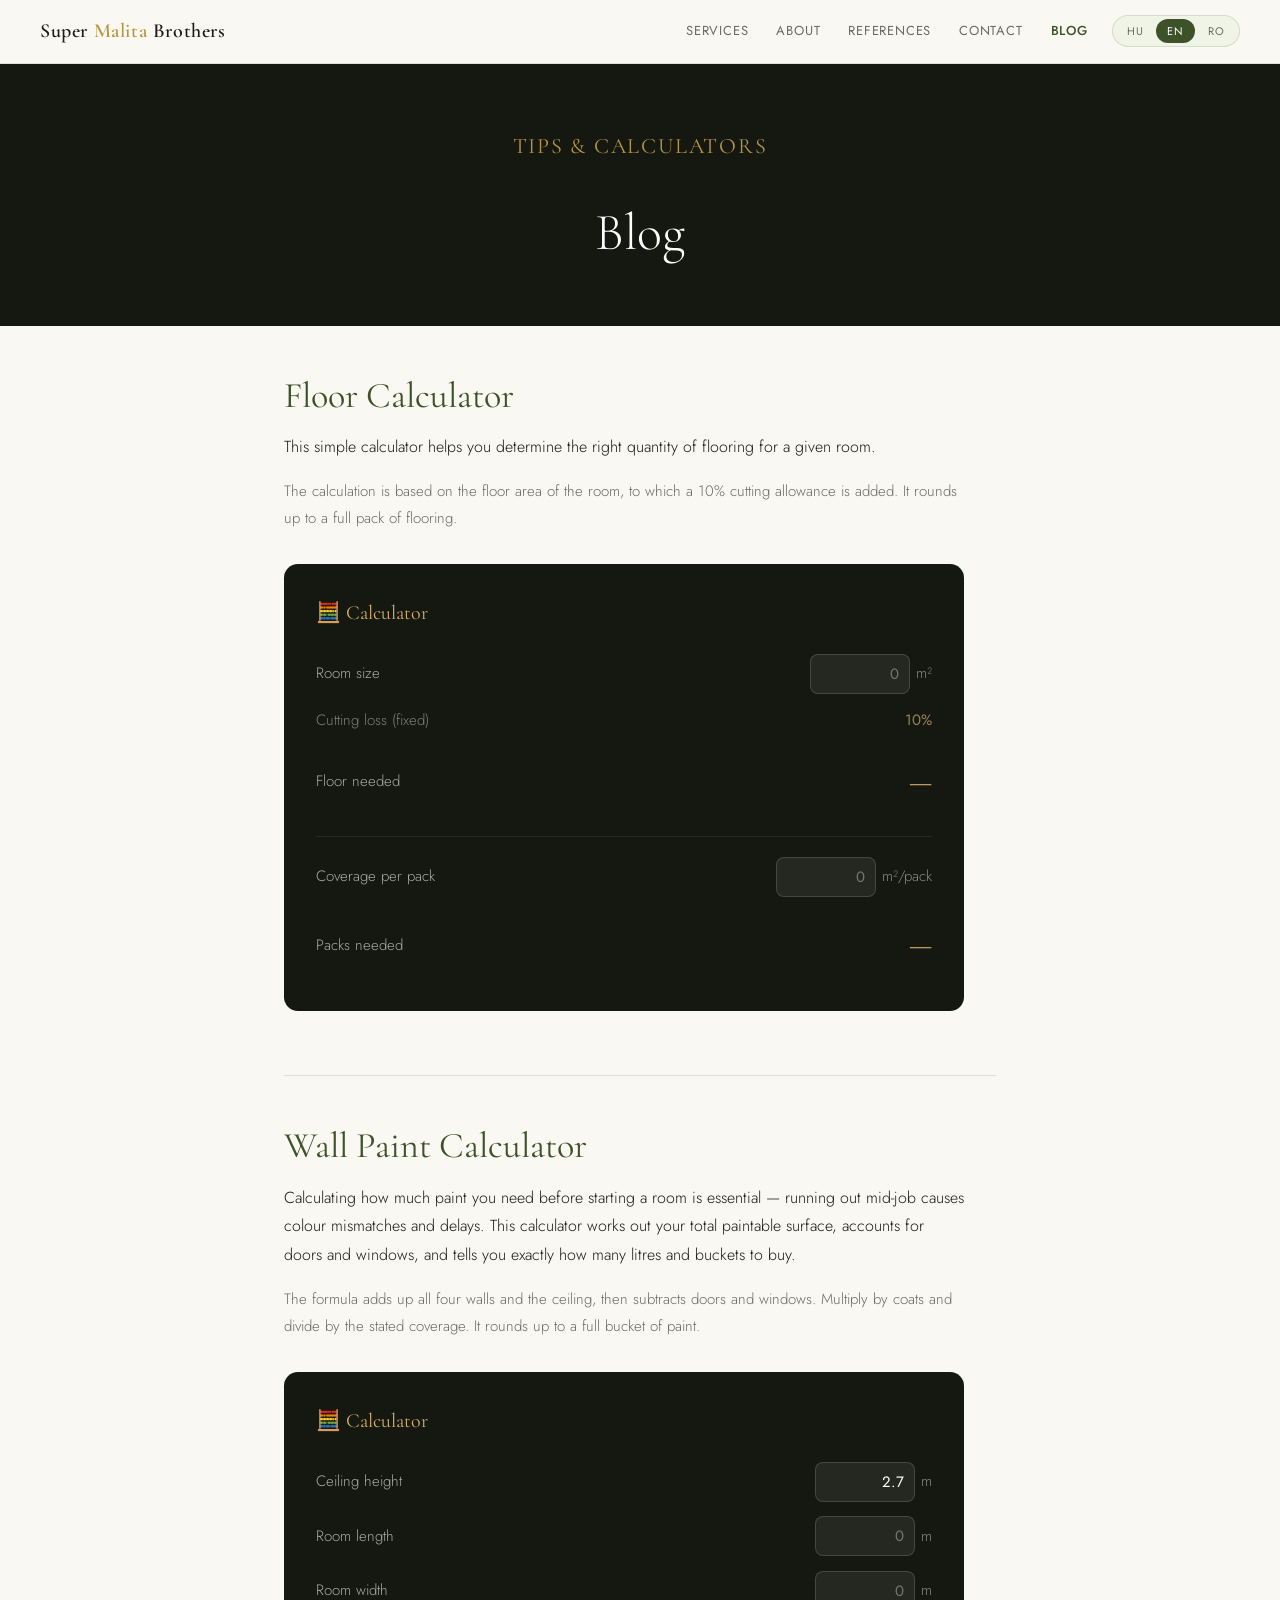
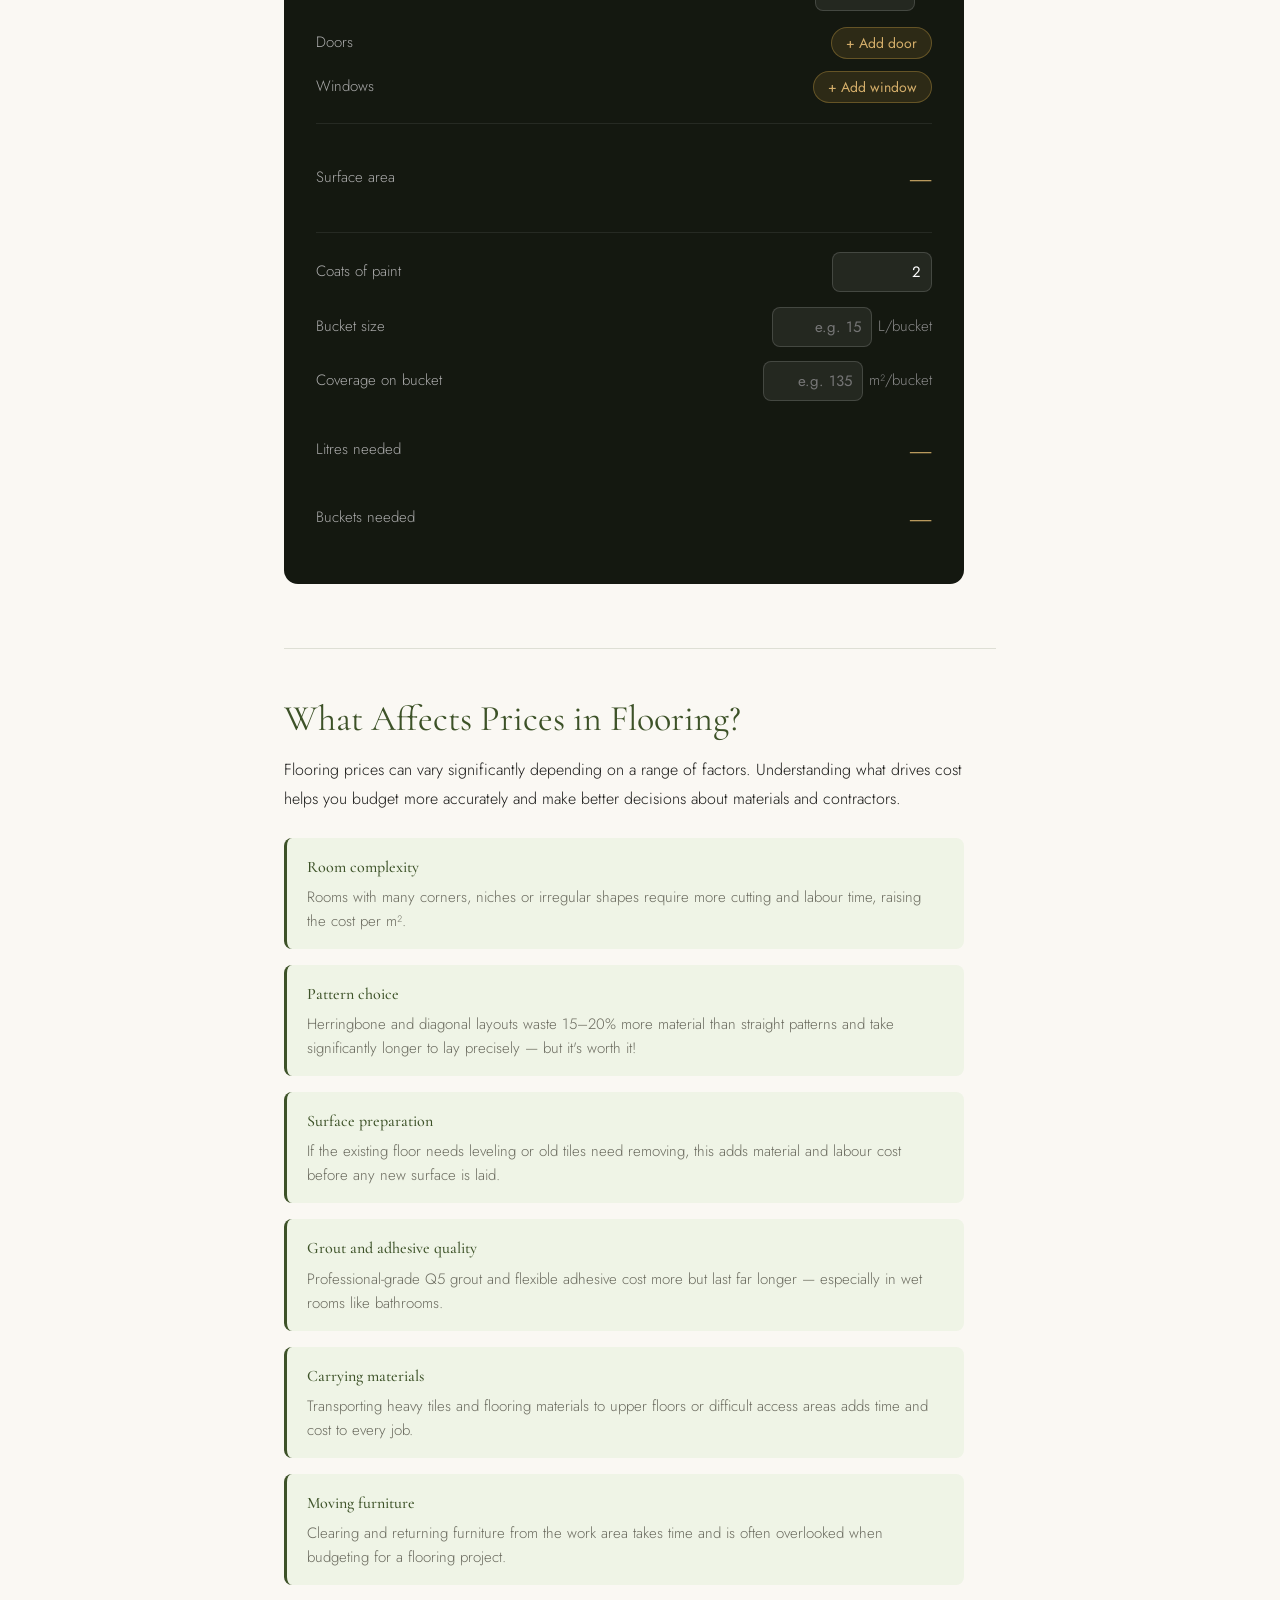
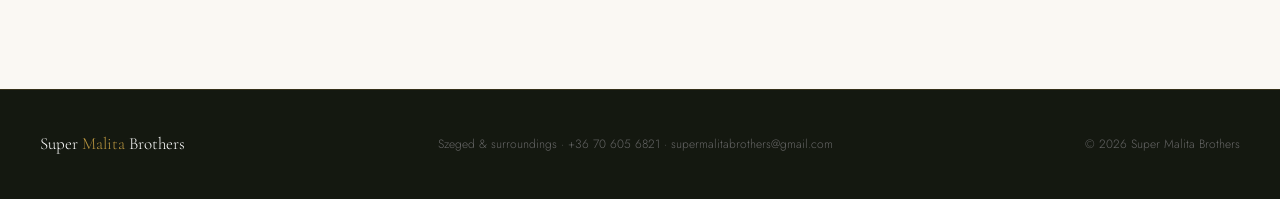
==== blog.html @ 999fd040 "u" ====
<!DOCTYPE html>
<html lang="en">
<head>
  <meta charset="UTF-8" />
  <meta name="viewport" content="width=device-width, initial-scale=1.0" />
  <title>Blog — Super Malita Brothers</title>
  <meta name="description" content="Tips, calculators and guides from Super Malita Brothers — floor calculator, paint calculator, flooring price guide." />
  <meta property="og:title" content="Blog — Super Malita Brothers" />
  <meta property="og:description" content="Useful calculators and tips for your renovation project." />
  <meta property="og:url" content="https://supermalitabrothers.com/blog.html" />
  <link rel="canonical" href="https://supermalitabrothers.com/blog.html" />
  <link rel="stylesheet" href="css/style.css" />
  <link rel="stylesheet" href="css/blog.css" />
</head>
<body>

<!-- NAV -->
<nav class="nav">
  <div class="logo"><a href="index.html" style="text-decoration:none;color:inherit;">Super <span>Malita</span> Brothers</a></div>
  <div class="nav-right">
    <div class="nav-links">
      <a href="index.html#services" data-nav="services"></a>
      <a href="index.html#about" data-nav="about"></a>
      <a href="index.html#references" data-nav="references"></a>
      <a href="index.html#contact" data-nav="contact"></a>
      <a href="blog.html" data-nav="blog" style="color:var(--olive);font-weight:500;"></a>
    </div>
    <div class="lang-switcher">
      <button class="lang-btn" data-lang="hu" onclick="setLang('hu')">HU</button>
      <button class="lang-btn" data-lang="en" onclick="setLang('en')">EN</button>
      <button class="lang-btn" data-lang="ro" onclick="setLang('ro')">RO</button>
    </div>
  </div>
</nav>

<!-- BLOG HEADER -->
<div class="blog-hero">
  <div class="section-eyebrow blog-eyebrow"></div>
  <h1 class="blog-hero-title"></h1>
</div>

<!-- BLOG POSTS CONTAINER -->
<div class="blog-container" id="blog-posts"></div>

<!-- FOOTER -->
<footer>
  <div class="footer-logo"><a href="index.html" style="text-decoration:none;color:inherit;">Super <span>Malita</span> Brothers</a></div>
  <p>Szeged &amp; surroundings &middot; +36 70 605 6821 &middot; supermalitabrothers@gmail.com</p>
  <p>&copy; 2026 Super Malita Brothers</p>
</footer>

<script src="js/translations.js"></script>
<script src="js/blog.js"></script>
</body>
</html>
---- css/style.css ----
/* ─────────────────────────────────────────────
   SUPER MALITA BROTHERS — STYLESHEET
   Structured top to bottom matching page layout.
   Fonts: Cormorant Garamond (serif headings),
          Jost (sans body text).
   Colours: all defined as CSS variables in :root.
───────────────────────────────────────────── */

@import url('https://fonts.googleapis.com/css2?family=Cormorant+Garamond:ital,wght@0,300;0,400;0,500;0,600;1,300;1,400&family=Jost:wght@300;400;500&display=swap');

/* ─────────────────────────────────────────────
   RESET & VARIABLES
   Box-sizing reset and all design tokens:
   colours, fonts, border radius.
───────────────────────────────────────────── */
*, *::before, *::after { box-sizing: border-box; margin: 0; padding: 0; }

:root {
  --olive:       #3D5228;
  --olive-mid:   #5C7A3A;
  --olive-light: #8FA86A;
  --olive-pale:  #EFF4E6;
  --olive-mist:  #F7F9F3;
  --gold:        #B8943F;
  --gold-light:  #D4AE6A;
  --gold-pale:   #F5EDD8;
  --dark:        #141810;
  --dark-mid:    #1E2416;
  --cream:       #FAF8F3;
  --text:        #1A1A18;
  --text-muted:  #6B6B5F;
  --border:      rgba(61,82,40,0.15);
  --serif:       'Cormorant Garamond', Georgia, serif;
  --sans:        'Jost', sans-serif;
  --radius:      8px;
  --radius-lg:   14px;
}

html { scroll-behavior: smooth; }

body {
  font-family: var(--sans);
  color: var(--text);
  background: var(--cream);
  font-size: 16px;
  line-height: 1.7;
  font-weight: 300;
}

/* ─────────────────────────────────────────────
   NAVIGATION
   Sticky top bar with logo, nav links,
   location tag and language switcher.
───────────────────────────────────────────── */
.nav {
  position: sticky; top: 0; z-index: 100;
  display: flex; justify-content: space-between; align-items: center;
  padding: 0.9rem 2.5rem;
  background: rgba(250,248,243,0.95);
  backdrop-filter: blur(8px);
  border-bottom: 0.5px solid var(--border);
}
.logo { font-family: var(--serif); font-size: 20px; font-weight: 600; letter-spacing: 0.03em; }
.logo span { color: var(--gold); }
.nav-right { display: flex; align-items: center; gap: 1.5rem; }
.nav-links { display: flex; gap: 1.75rem; }
.nav-links a { font-size: 13px; color: var(--text-muted); text-decoration: none; letter-spacing: 0.06em; text-transform: uppercase; font-weight: 400; transition: color 0.2s; }
.nav-links a:hover { color: var(--olive); }
.lang-switcher { display: flex; gap: 2px; background: var(--olive-pale); border: 0.5px solid var(--border); border-radius: 20px; padding: 3px; }
.lang-btn { background: none; border: none; padding: 4px 11px; border-radius: 16px; font-size: 11px; cursor: pointer; color: var(--text-muted); font-family: var(--sans); font-weight: 400; letter-spacing: 0.08em; transition: background 0.2s, color 0.2s; }
.lang-btn.active { background: var(--olive); color: #fff; }

/* ─────────────────────────────────────────────
   HERO
   Full-width dark intro section with eyebrow,
   headline and sub text. Olive radial glow.
───────────────────────────────────────────── */
.hero {
  background: var(--dark);
  color: #fff;
  padding: 6rem 2.5rem 5rem;
  text-align: center;
  position: relative;
  overflow: hidden;
}
.hero::before {
  content: '';
  position: absolute; inset: 0;
  background: radial-gradient(ellipse at 50% 0%, rgba(92,122,58,0.25) 0%, transparent 65%);
  pointer-events: none;
}
.hero-eyebrow {
  display: inline-flex; align-items: center; gap: 10px;
  font-size: 11px; letter-spacing: 0.18em; text-transform: uppercase;
  color: var(--gold-light); margin-bottom: 1.75rem; font-weight: 400;
}
.hero-eyebrow::before,
.hero-eyebrow::after { content: ''; display: block; width: 28px; height: 0.5px; background: var(--gold); }
.hero h1 { font-family: var(--serif); font-size: clamp(34px, 5.5vw, 62px); font-weight: 300; line-height: 1.15; margin-bottom: 1.25rem; letter-spacing: 0.01em; }
.hero h1 em { color: var(--gold-light); font-style: italic; }
.hero-sub { font-size: 15px; color: #999; max-width: 440px; margin: 0 auto; font-weight: 300; }

/* ─────────────────────────────────────────────
   STATS BAR
   Three numbers in a single dark row.
   Stays horizontal on mobile too.
───────────────────────────────────────────── */
.stats {
  display: flex;
  flex-direction: row;
  flex-wrap: nowrap;
  background: var(--dark-mid);
}
.stat {
  flex: 1;
  padding: 1.1rem 0.75rem;
  text-align: center;
  border-right: 0.5px solid rgba(255,255,255,0.07);
}
.stat:last-child { border-right: none; }
.stat-num { font-family: var(--serif); font-size: 36px; font-weight: 400; color: var(--gold-light); line-height: 1; }
.stat-label { font-size: 15px; color: #aaa; margin-top: 4px; font-weight: 300; }
.stat-sub { font-size: 15px; color: #888; margin-top: 3px; font-weight: 300; font-family: var(--sans); }

/* ─────────────────────────────────────────────
   SECTION COMMONS
   Shared padding, max-width container,
   and the large serif section eyebrow style.
───────────────────────────────────────────── */
.section { padding: 5rem 2.5rem; }
.section-inner { max-width: 980px; margin: 0 auto; }
.section-eyebrow {
  font-size: 22px;
  letter-spacing: 0.08em;
  text-transform: uppercase;
  color: var(--gold);
  margin-bottom: 1.5rem;
  font-family: var(--serif);
  font-weight: 400;
}
.section-title { font-family: var(--serif); font-size: clamp(26px, 3.5vw, 40px); font-weight: 400; line-height: 1.2; margin-bottom: 1.5rem; }

/* ─────────────────────────────────────────────
   BEST AT — "OUR CRAFT"
   Dark background grid of 4 specialty cards.
   Gold underline on each card.
───────────────────────────────────────────── */
.best-at { background: var(--dark); color: #fff; }
.best-at .section-eyebrow { color: var(--gold-light); }
.best-grid { display: grid; grid-template-columns: repeat(auto-fit, minmax(200px, 1fr)); gap: 1px; background: rgba(255,255,255,0.06); border: 0.5px solid rgba(255,255,255,0.08); border-radius: var(--radius-lg); overflow: hidden; margin-top: 0; }
.best-item { background: var(--dark-mid); padding: 2rem 1.5rem; position: relative; }
.best-item::after { content: ''; position: absolute; bottom: 0; left: 1.5rem; right: 1.5rem; height: 1.5px; background: linear-gradient(90deg, var(--gold), transparent); }
.best-num { font-family: var(--serif); font-size: 42px; color: rgba(184,148,63,0.2); line-height: 1; margin-bottom: 0.75rem; }
.best-item h3 { font-family: var(--serif); font-size: 18px; font-weight: 400; color: #fff; margin-bottom: 0.4rem; }
.best-item p { font-size: 15px; color: #999; line-height: 1.6; font-weight: 300; }
.tolerance-badge { display: inline-block; margin-top: 0.75rem; background: rgba(184,148,63,0.15); border: 0.5px solid rgba(184,148,63,0.4); color: var(--gold-light); font-size: 11px; padding: 3px 10px; border-radius: 10px; letter-spacing: 0.06em; }

/* ─────────────────────────────────────────────
   SERVICES — "WHAT WE DO"
   3-column grid of flip cards. Front shows
   icon + text; hover reveals a photo on back.
───────────────────────────────────────────── */
.services-section { background: var(--olive-mist); }
.services-sub { font-size: 15px; color: var(--text-muted); margin-bottom: 1.75rem; font-family: var(--sans); font-weight: 300; }
.services-grid { display: grid; grid-template-columns: repeat(auto-fit, minmax(240px, 1fr)); gap: 16px; }
.service-card { border-radius: var(--radius-lg); }
.flip-svc { perspective: 800px; cursor: pointer; }
.svc-inner {
  position: relative;
  width: 100%;
  min-height: 220px;
  transform-style: preserve-3d;
  transition: transform 0.55s cubic-bezier(0.4,0.2,0.2,1);
}
.flip-svc:hover .svc-inner { transform: rotateY(180deg); }
.svc-front,
.svc-back {
  position: absolute; inset: 0;
  backface-visibility: hidden;
  -webkit-backface-visibility: hidden;
  border-radius: var(--radius-lg);
  padding: 1.5rem;
  display: flex;
  flex-direction: column;
  justify-content: flex-start;
}
.svc-front { background: #fff; border: 0.5px solid var(--border); }
.svc-back {
  background-size: cover;
  background-position: center;
  background-color: var(--olive);
  transform: rotateY(180deg);
  justify-content: flex-end;
  padding: 1.25rem;
}
.svc-back-label {
  font-family: var(--serif);
  font-size: 18px;
  color: #fff;
  background: rgba(20,24,16,0.65);
  padding: 6px 12px;
  border-radius: var(--radius);
  display: inline-block;
}
.service-icon-wrap { width: 44px; height: 44px; background: var(--olive-pale); border-radius: var(--radius); display: flex; align-items: center; justify-content: center; font-size: 20px; margin-bottom: 1rem; }
.service-card h3 { font-family: var(--serif); font-size: 20px; font-weight: 500; margin-bottom: 0.4rem; }
.service-card p { font-size: 15px; color: var(--text-muted); line-height: 1.6; }

/* ─────────────────────────────────────────────
   ABOUT — "WHO WE ARE"
   Two-column layout: bio text on left,
   brother profile cards on right.
───────────────────────────────────────────── */
.about-grid { display: grid; grid-template-columns: 1fr 1fr; gap: 3rem; align-items: start; }
.about-text p { font-size: 15px; color: var(--text-muted); line-height: 1.8; margin-bottom: 1rem; }
.languages-row { display: flex; flex-wrap: wrap; gap: 8px; margin-top: 1rem; }
.lang-pill { background: var(--gold-pale); border: 0.5px solid rgba(184,148,63,0.3); color: var(--gold); font-size: 12px; padding: 4px 12px; border-radius: 20px; font-weight: 400; }
.brothers { display: flex; flex-direction: column; gap: 16px; }
.brother-card { background: var(--olive-pale); border: 0.5px solid rgba(61,82,40,0.2); border-radius: var(--radius-lg); padding: 1.5rem; display: flex; gap: 1rem; align-items: flex-start; }
.avatar { width: 52px; height: 52px; border-radius: 50%; background: var(--olive); display: flex; align-items: center; justify-content: center; color: #fff; font-family: var(--serif); font-size: 18px; font-weight: 500; flex-shrink: 0; }
.brother-info h4 { font-family: var(--serif); font-size: 18px; font-weight: 500; color: var(--olive); }
.brother-info .title { font-size: 11px; text-transform: uppercase; letter-spacing: 0.12em; color: var(--gold); margin: 2px 0 6px; }
.brother-info p { font-size: 15px; color: var(--text-muted); line-height: 1.6; }

/* ─────────────────────────────────────────────
   REFERENCES
   Auto-fill square photo grid. Images are
   loaded from images/ref*.jpg — missing
   ones are hidden via JS.
───────────────────────────────────────────── */
.references-section { background: var(--olive-mist); }
.refs-grid {
  display: grid;
  grid-template-columns: repeat(auto-fill, minmax(200px, 1fr));
  gap: 8px;
}
.ref-tile {
  aspect-ratio: 1 / 1;
  background-size: cover;
  background-position: center;
  background-color: var(--olive-pale);
  border-radius: var(--radius);
  transition: transform 0.2s, box-shadow 0.2s;
}
.ref-tile:hover { transform: scale(1.02); box-shadow: 0 4px 16px rgba(61,82,40,0.2); }

/* ─────────────────────────────────────────────
   CHECK THIS OUT
   Dark section with 3 flip cards showing
   render vs real photo on hover.
───────────────────────────────────────────── */
.checkthis-section { background: var(--dark); }
.checkthis-section .section-eyebrow { color: var(--gold-light); }
.checkthis-title { color: #fff; margin-bottom: 2rem; }
.flip-grid {
  display: grid;
  grid-template-columns: repeat(3, 1fr);
  gap: 16px;
}
.flip-card { perspective: 900px; cursor: pointer; }
.flip-inner {
  position: relative;
  width: 100%;
  padding-bottom: 75%;
  transform-style: preserve-3d;
  transition: transform 0.6s cubic-bezier(0.4,0.2,0.2,1);
}
.flip-card:hover .flip-inner { transform: rotateY(180deg); }
.flip-front,
.flip-back {
  position: absolute; inset: 0;
  background-size: cover;
  background-position: center;
  background-color: var(--olive);
  border-radius: var(--radius-lg);
  backface-visibility: hidden;
  -webkit-backface-visibility: hidden;
}
.flip-back { transform: rotateY(180deg); background-color: var(--olive-mid); }
.flip-front::after,
.flip-back::after {
  position: absolute;
  top: 10px; left: 10px;
  font-size: 10px; letter-spacing: 0.1em; text-transform: uppercase;
  background: rgba(20,24,16,0.6); color: var(--gold-light);
  padding: 3px 8px; border-radius: 4px;
}
.flip-front::after { content: 'render'; }
.flip-back::after { content: 'real'; }

/* ─────────────────────────────────────────────
   CONTACT
   Two-column: left has eyebrow, contact
   details and Szeged map; right has the form.
───────────────────────────────────────────── */
.contact-section { background: #fff; }
.contact-grid { display: grid; grid-template-columns: 1fr 1.4fr; gap: 4rem; align-items: start; }
.contact-eyebrow {
  font-size: 22px;
  letter-spacing: 0.08em;
  text-transform: uppercase;
  color: var(--gold);
  margin-bottom: 1.25rem;
  font-family: var(--serif);
  font-weight: 400;
  line-height: 1.4;
}
.contact-detail { display: flex; align-items: center; gap: 10px; margin-bottom: 0.75rem; font-size: 15px; color: var(--text-muted); }
.contact-detail strong { color: var(--text); font-weight: 400; }
.contact-icon { width: 32px; height: 32px; background: var(--olive-pale); border-radius: 50%; display: flex; align-items: center; justify-content: center; font-size: 14px; flex-shrink: 0; }
.map-wrap { margin-top: 1.25rem; border-radius: var(--radius-lg); overflow: hidden; border: 0.5px solid var(--border); }
.szeged-map { width: 100%; height: 240px; border: none; display: block; }
.form-group { margin-bottom: 1rem; }
.form-group label { display: block; font-size: 13px; text-transform: uppercase; letter-spacing: 0.08em; color: var(--text-muted); margin-bottom: 6px; font-weight: 400; }
.form-group input,
.form-group textarea { width: 100%; padding: 11px 14px; border: 0.5px solid rgba(61,82,40,0.25); border-radius: var(--radius); background: var(--olive-mist); color: var(--text); font-size: 15px; font-family: var(--sans); font-weight: 300; transition: border-color 0.2s; }
.form-group input:focus,
.form-group textarea:focus { outline: none; border-color: var(--olive-mid); }
.form-group textarea { min-height: 110px; resize: vertical; }
.file-upload-label { display: flex; align-items: center; gap: 10px; width: 100%; padding: 11px 14px; border: 0.5px dashed rgba(61,82,40,0.35); border-radius: var(--radius); background: var(--olive-mist); color: var(--text-muted); font-size: 15px; cursor: pointer; transition: border-color 0.2s, background 0.2s; }
.file-upload-label:hover { border-color: var(--olive-mid); background: var(--olive-pale); }
.file-upload-label input[type="file"] { display: none; }
.file-hint { font-size: 13px; color: var(--text-muted); margin-top: 5px; }
.btn-submit { background: var(--olive); color: #fff; border: none; padding: 13px 32px; border-radius: var(--radius); font-size: 15px; font-family: var(--sans); font-weight: 400; letter-spacing: 0.06em; cursor: pointer; transition: background 0.2s; }
.btn-submit:hover { background: var(--olive-mid); }
.sent-msg { display: none; color: var(--olive); font-size: 15px; margin-top: 0.75rem; font-family: var(--sans); }

/* ─────────────────────────────────────────────
   PIXEL ART
   Dark strip at page bottom with two canvases
   drawn by drawPixelArt() in main.js.
───────────────────────────────────────────── */
.mario-section { background: var(--dark); padding: 3rem 2.5rem; text-align: center; }
.pixel-art-wrap { display: inline-flex; gap: 2.5rem; align-items: flex-end; justify-content: center; }
canvas.pixel { image-rendering: pixelated; image-rendering: crisp-edges; }
.pixel-label { display: none; }

/* ─────────────────────────────────────────────
   FOOTER
   Dark bar with logo, contact summary
   and copyright line.
───────────────────────────────────────────── */
footer { background: var(--dark); color: #fff; padding: 2.5rem; display: flex; justify-content: space-between; align-items: center; flex-wrap: wrap; gap: 1rem; border-top: 1px solid rgba(184,148,63,0.2); }
.footer-logo { font-family: var(--serif); font-size: 17px; }
.footer-logo span { color: var(--gold); }
footer p { font-size: 12px; color: #666; }

/* ─────────────────────────────────────────────
   STICKER POPUP
   Fixed gold circle in bottom-right corner.
   Rotated, clickable, scrolls to contact.
───────────────────────────────────────────── */
.sticker-popup {
  position: fixed; bottom: 28px; right: 28px; z-index: 999;
  background: var(--gold);
  border-radius: 50% 50% 50% 8px;
  width: 120px; height: 120px;
  display: flex; align-items: center; justify-content: center;
  cursor: pointer;
  box-shadow: 0 4px 20px rgba(184,148,63,0.4);
  transform: rotate(-8deg);
  transition: transform 0.2s, box-shadow 0.2s;
  user-select: none;
}
.sticker-popup:hover { transform: rotate(-4deg) scale(1.06); box-shadow: 0 6px 28px rgba(184,148,63,0.5); }
.sticker-inner { text-align: center; padding: 10px; }
.sticker-star { font-size: 16px; line-height: 1; margin-bottom: 3px; }
.sticker-text { font-family: var(--serif); font-size: 13px; font-weight: 600; line-height: 1.25; color: #fff; }
.sticker-cta { font-size: 10px; margin-top: 4px; color: rgba(255,255,255,0.85); letter-spacing: 0.06em; text-transform: uppercase; }
.sticker-close { position: absolute; top: 4px; right: 8px; background: none; border: none; color: rgba(255,255,255,0.7); font-size: 13px; cursor: pointer; line-height: 1; padding: 2px; }
.sticker-close:hover { color: #fff; }

/* ─────────────────────────────────────────────
   RESPONSIVE — mobile breakpoint ≤ 720px
   Stacks grids, hides nav links, shrinks
   padding. Stats stay single-row on mobile.
───────────────────────────────────────────── */
@media (max-width: 720px) {
  .nav { padding: 0.8rem 1.25rem; }
  .nav-links { display: none; }
  .section { padding: 3.5rem 1.25rem; }
  .hero { padding: 4rem 1.25rem 3.5rem; }
  .stats { flex-direction: row; flex-wrap: nowrap; }
  .stat { padding: 0.75rem 0.4rem; }
  .stat-num { font-size: 22px; }
  .stat-label { font-size: 10px; }
  .stat-sub { font-size: 10px; }
  .best-grid { grid-template-columns: 1fr 1fr; }
  .about-grid { grid-template-columns: 1fr; }
  .flip-grid { grid-template-columns: 1fr; }
  .contact-grid { grid-template-columns: 1fr; }
  footer { flex-direction: column; text-align: center; }
}

/* ─────────────────────────────────────────────
   HOW WE OPERATE
   Dark-background section with numbered steps
   and clickable calculator shortcut buttons.
───────────────────────────────────────────── */
.operate-section { background: var(--dark-mid); }
.operate-section .section-eyebrow { color: var(--gold-light); }
.operate-section .section-title { color: #fff; margin-bottom: 2rem; }
.operate-steps {
  display: flex;
  flex-direction: column;
  gap: 0;
}
.operate-step {
  display: flex;
  gap: 1.5rem;
  align-items: flex-start;
  padding: 1.5rem 0;
  border-bottom: 0.5px solid rgba(255,255,255,0.06);
}
.operate-step:last-of-type { border-bottom: none; }
.operate-step-icon {
  font-size: 22px;
  width: 44px;
  height: 44px;
  background: rgba(184,148,63,0.12);
  border-radius: 50%;
  display: flex;
  align-items: center;
  justify-content: center;
  flex-shrink: 0;
}
.operate-step-body { flex: 1; }
.operate-step-num {
  font-family: var(--serif);
  font-size: 11px;
  letter-spacing: 0.12em;
  color: var(--gold);
  text-transform: uppercase;
  margin-bottom: 3px;
}
.operate-step-body h3 {
  font-family: var(--serif);
  font-size: 19px;
  font-weight: 400;
  color: #fff;
  margin-bottom: 4px;
}
.operate-step-body p { font-size: 15px; color: #aaa; line-height: 1.6; }
.operate-calc-prompt {
  margin-top: 2rem;
  padding: 1.25rem 1.5rem;
  background: rgba(184,148,63,0.08);
  border: 0.5px solid rgba(184,148,63,0.2);
  border-radius: var(--radius-lg);
}
.operate-calc-prompt p { font-size: 15px; color: #aaa; margin-bottom: 0.75rem; }
.operate-calc-links { display: flex; gap: 10px; flex-wrap: wrap; }
.calc-link-btn {
  display: inline-block;
  background: var(--olive);
  color: #fff;
  text-decoration: none;
  padding: 8px 18px;
  border-radius: var(--radius);
  font-size: 13px;
  font-family: var(--sans);
  font-weight: 400;
  letter-spacing: 0.04em;
  transition: background 0.2s;
}
.calc-link-btn:hover { background: var(--olive-mid); }

@media (max-width: 720px) {
  .operate-step { gap: 1rem; }
  .operate-step-icon { width: 36px; height: 36px; font-size: 18px; }
}

/* ─────────────────────────────────────────────
   OUTLINE BUTTON — used for How We Operate link
   in the contact section.
───────────────────────────────────────────── */
.btn-outline-olive {
  display: inline-block;
  background: transparent;
  color: var(--olive);
  border: 1px solid var(--olive);
  padding: 11px 28px;
  border-radius: var(--radius);
  font-size: 15px;
  font-family: var(--sans);
  font-weight: 400;
  letter-spacing: 0.04em;
  cursor: pointer;
  text-decoration: none;
  transition: background 0.2s, color 0.2s;
}
.btn-outline-olive:hover { background: var(--olive); color: #fff; }
---- css/blog.css ----
/* ─────────────────────────────────────────────
   BLOG PAGE STYLES
   Covers the blog header, post layout,
   bullet lists, and both calculators.
───────────────────────────────────────────── */

/* Blog hero header */
.blog-hero {
  background: var(--dark);
  color: #fff;
  padding: 4rem 2.5rem 3rem;
  text-align: center;
}
.blog-hero-title {
  font-family: var(--serif);
  font-size: clamp(32px, 5vw, 52px);
  font-weight: 300;
  color: #fff;
  margin-top: 0.5rem;
}

/* Blog posts container */
.blog-container {
  max-width: 760px;
  margin: 0 auto;
  padding: 3rem 1.5rem 5rem;
  display: flex;
  flex-direction: column;
  gap: 4rem;
}

/* Individual post */
.blog-post { border-top: 0.5px solid var(--border); padding-top: 3rem; }
.blog-post:first-child { border-top: none; padding-top: 0; }
.blog-post-inner { max-width: 680px; }
.blog-post-title {
  font-family: var(--serif);
  font-size: clamp(24px, 3vw, 36px);
  font-weight: 400;
  color: var(--olive);
  margin-bottom: 1rem;
  line-height: 1.2;
}
.blog-post-intro {
  font-size: 16px;
  color: var(--text);
  line-height: 1.8;
  margin-bottom: 1rem;
  font-weight: 300;
}
.blog-post-body {
  font-size: 15px;
  color: var(--text-muted);
  line-height: 1.8;
  margin-bottom: 1.5rem;
  font-style: normal;
}

/* Bullet list for price post */
.blog-bullets {
  list-style: none;
  display: flex;
  flex-direction: column;
  gap: 1rem;
  margin: 1.5rem 0;
}
.blog-bullets li {
  padding: 1rem 1.25rem;
  background: var(--olive-pale);
  border-radius: var(--radius);
  border-left: 3px solid var(--olive);
}
.blog-bullets li strong {
  display: block;
  font-family: var(--serif);
  font-size: 16px;
  font-weight: 500;
  color: var(--olive);
  margin-bottom: 4px;
}
.blog-bullets li p { font-size: 15px; color: var(--text-muted); line-height: 1.6; margin: 0; }

/* ─────────────────────────────────────────────
   CALCULATOR BOXES
───────────────────────────────────────────── */
.calc-box {
  background: var(--dark);
  border-radius: var(--radius-lg);
  padding: 2rem;
  margin-top: 2rem;
}
.calc-title {
  font-family: var(--serif);
  font-size: 20px;
  font-weight: 400;
  color: var(--gold-light);
  margin-bottom: 1.5rem;
}
.calc-row {
  display: flex;
  align-items: center;
  justify-content: space-between;
  margin-bottom: 0.9rem;
  gap: 1rem;
}
.calc-fixed { opacity: 0.7; }
.calc-label { font-size: 15px; color: #aaa; font-weight: 300; flex-shrink: 0; }
.calc-value-fixed { font-size: 15px; color: var(--gold-light); font-weight: 400; }
.calc-input-group {
  display: flex;
  align-items: center;
  gap: 6px;
}
.calc-input-group input {
  width: 100px;
  padding: 8px 10px;
  border: 0.5px solid rgba(255,255,255,0.15);
  border-radius: var(--radius);
  background: rgba(255,255,255,0.07);
  color: #fff;
  font-size: 15px;
  font-family: var(--sans);
  text-align: right;
}
.calc-input-group input:focus { outline: none; border-color: var(--gold); }
.calc-input-group.small input { width: 70px; }
.calc-unit { font-size: 15px; color: #888; white-space: nowrap; }
.calc-divider { height: 0.5px; background: rgba(255,255,255,0.08); margin: 1.25rem 0; }
.calc-result-row {
  display: flex;
  align-items: center;
  justify-content: space-between;
  padding: 0.65rem 0;
}
.calc-result {
  font-family: var(--serif);
  font-size: 28px;
  font-weight: 400;
  color: var(--gold-light);
}

/* Door / window opening rows */
.calc-openings-section { margin: 1rem 0; }
.calc-openings-header {
  display: flex;
  align-items: center;
  justify-content: space-between;
  margin-bottom: 0.5rem;
}
.calc-add-btn {
  background: rgba(184,148,63,0.15);
  border: 0.5px solid rgba(184,148,63,0.4);
  color: var(--gold-light);
  font-size: 14px;
  padding: 5px 14px;
  border-radius: 20px;
  cursor: pointer;
  font-family: var(--sans);
  transition: background 0.2s;
}
.calc-add-btn:hover { background: rgba(184,148,63,0.3); }
.calc-opening-row {
  display: flex;
  align-items: center;
  gap: 8px;
  margin-bottom: 6px;
  flex-wrap: wrap;
}
.opening-label { font-size: 14px; color: #aaa; min-width: 64px; }
.calc-remove-btn {
  background: none;
  border: none;
  color: #555;
  cursor: pointer;
  font-size: 13px;
  padding: 4px;
  line-height: 1;
}
.calc-remove-btn:hover { color: #e25; }

@media (max-width: 720px) {
  .blog-hero { padding: 3rem 1.25rem 2rem; }
  .blog-container { padding: 2rem 1.25rem 4rem; }
  .calc-box { padding: 1.25rem; }
}
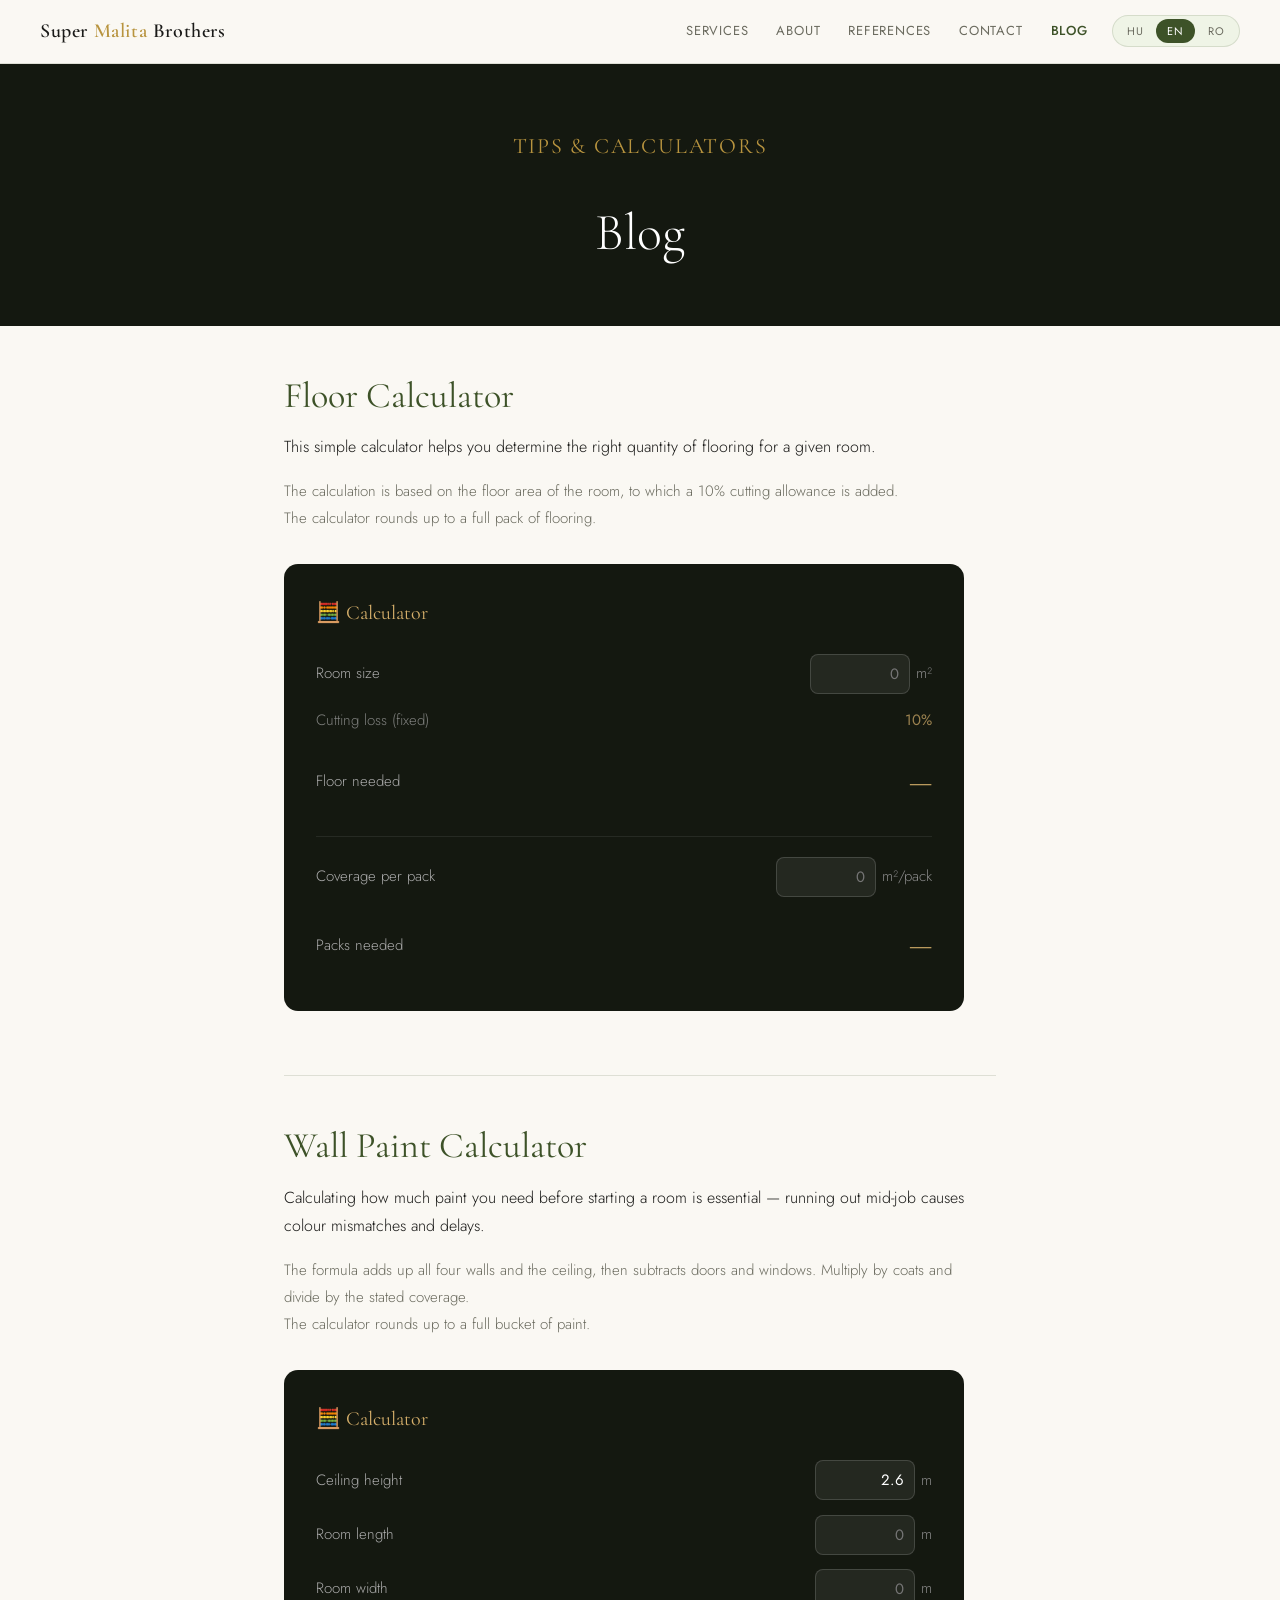
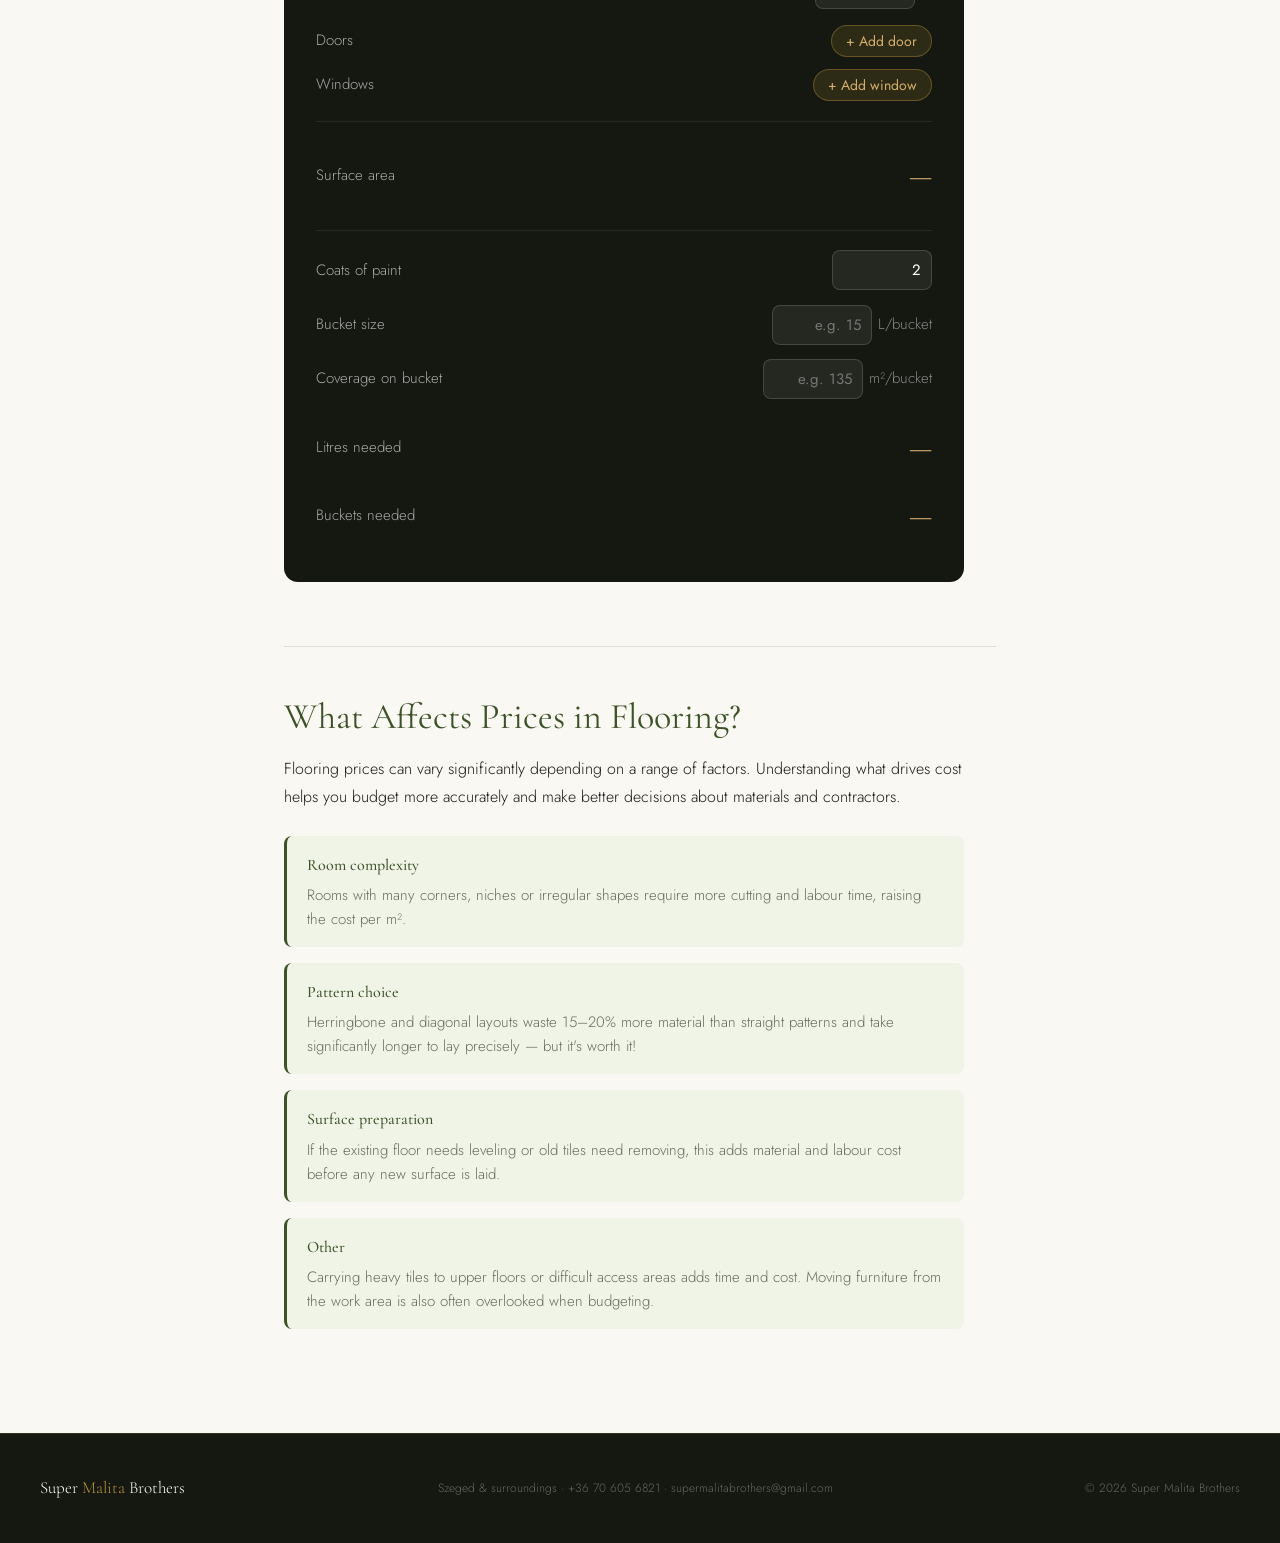
==== commit a6b806ff: "u" ====
--- a/blog.html
+++ b/blog.html
@@ -44,7 +44,7 @@
 
 <!-- FOOTER -->
 <footer>
-  <div class="footer-logo"><a href="index.html" style="text-decoration:none;color:inherit;">Super <span>Malita</span> Brothers</a></div>
+  <div class="footer-logo">Super <span>Malita</span> Brothers</div>
   <p>Szeged &amp; surroundings &middot; +36 70 605 6821 &middot; supermalitabrothers@gmail.com</p>
   <p>&copy; 2026 Super Malita Brothers</p>
 </footer>
--- a/css/style.css
+++ b/css/style.css
@@ -162,13 +162,17 @@
 ───────────────────────────────────────────── */
 .services-section { background: var(--olive-mist); }
 .services-sub { font-size: 15px; color: var(--text-muted); margin-bottom: 1.75rem; font-family: var(--sans); font-weight: 300; }
-.services-grid { display: grid; grid-template-columns: repeat(auto-fit, minmax(240px, 1fr)); gap: 16px; }
+.services-grid {
+  display: grid;
+  grid-template-columns: repeat(4, 1fr);
+  gap: 12px;
+}
 .service-card { border-radius: var(--radius-lg); }
 .flip-svc { perspective: 800px; cursor: pointer; }
 .svc-inner {
   position: relative;
   width: 100%;
-  min-height: 220px;
+  padding-bottom: 100%;
   transform-style: preserve-3d;
   transition: transform 0.55s cubic-bezier(0.4,0.2,0.2,1);
 }
@@ -375,6 +379,12 @@
    Stacks grids, hides nav links, shrinks
    padding. Stats stay single-row on mobile.
 ───────────────────────────────────────────── */
+@media (max-width: 900px) {
+  .services-grid { grid-template-columns: repeat(2, 1fr); }
+}
+@media (max-width: 480px) {
+  .services-grid { grid-template-columns: 1fr; }
+}
 @media (max-width: 720px) {
   .nav { padding: 0.8rem 1.25rem; }
   .nav-links { display: none; }
@@ -465,6 +475,12 @@
 }
 .calc-link-btn:hover { background: var(--olive-mid); }
 
+@media (max-width: 900px) {
+  .services-grid { grid-template-columns: repeat(2, 1fr); }
+}
+@media (max-width: 480px) {
+  .services-grid { grid-template-columns: 1fr; }
+}
 @media (max-width: 720px) {
   .operate-step { gap: 1rem; }
   .operate-step-icon { width: 36px; height: 36px; font-size: 18px; }
@@ -490,3 +506,92 @@
   transition: background 0.2s, color 0.2s;
 }
 .btn-outline-olive:hover { background: var(--olive); color: #fff; }
+
+
+/* ── CONTACT SIMPLE GRID (index.html) — info + map side by side ── */
+.contact-simple-grid {
+  display: grid;
+  grid-template-columns: 1fr 1.2fr;
+  gap: 3rem;
+  align-items: start;
+}
+.contact-eyebrow-wrap {
+  display: flex;
+  flex-wrap: wrap;
+  align-items: baseline;
+  gap: 0 0.5rem;
+  margin-bottom: 1.25rem;
+}
+.contact-eyebrow-wrap .section-eyebrow {
+  margin-bottom: 0;
+}
+.contact-cta-row {
+  display: flex;
+  gap: 10px;
+  flex-wrap: wrap;
+  margin-top: 1.5rem;
+}
+.btn-outline-olive {
+  display: inline-block;
+  background: transparent;
+  color: var(--olive);
+  border: 1px solid var(--olive);
+  padding: 11px 24px;
+  border-radius: var(--radius);
+  font-size: 15px;
+  font-family: var(--sans);
+  font-weight: 400;
+  letter-spacing: 0.04em;
+  cursor: pointer;
+  text-decoration: none;
+  transition: background 0.2s, color 0.2s;
+}
+.btn-outline-olive:hover { background: var(--olive); color: #fff; }
+.contact-simple-grid .map-wrap { margin-top: 0; }
+@media (max-width: 900px) {
+  .services-grid { grid-template-columns: repeat(2, 1fr); }
+}
+@media (max-width: 480px) {
+  .services-grid { grid-template-columns: 1fr; }
+}
+@media (max-width: 720px) {
+  .contact-simple-grid { grid-template-columns: 1fr; }
+  .contact-cta-row { flex-direction: column; }
+}
+
+/* ── 13: IMAGE ZOOM — hover scales, click opens lightbox ── */
+.ref-tile {
+  cursor: zoom-in;
+  transition: transform 0.25s ease, box-shadow 0.25s ease;
+}
+.ref-tile:hover {
+  transform: scale(1.04);
+  box-shadow: 0 6px 24px rgba(61,82,40,0.25);
+  z-index: 2;
+  position: relative;
+}
+.slide-img {
+  cursor: zoom-in;
+  transition: transform 0.3s ease;
+}
+.slide-img:hover { transform: scale(1.03); }
+
+/* Lightbox overlay */
+#img-lightbox {
+  display: none;
+  position: fixed;
+  inset: 0;
+  background: rgba(0,0,0,0.88);
+  z-index: 9999;
+  align-items: center;
+  justify-content: center;
+  cursor: zoom-out;
+}
+#img-lightbox.active { display: flex; }
+#img-lightbox-img {
+  max-width: 90vw;
+  max-height: 90vh;
+  border-radius: 10px;
+  box-shadow: 0 12px 48px rgba(0,0,0,0.6);
+  object-fit: contain;
+}
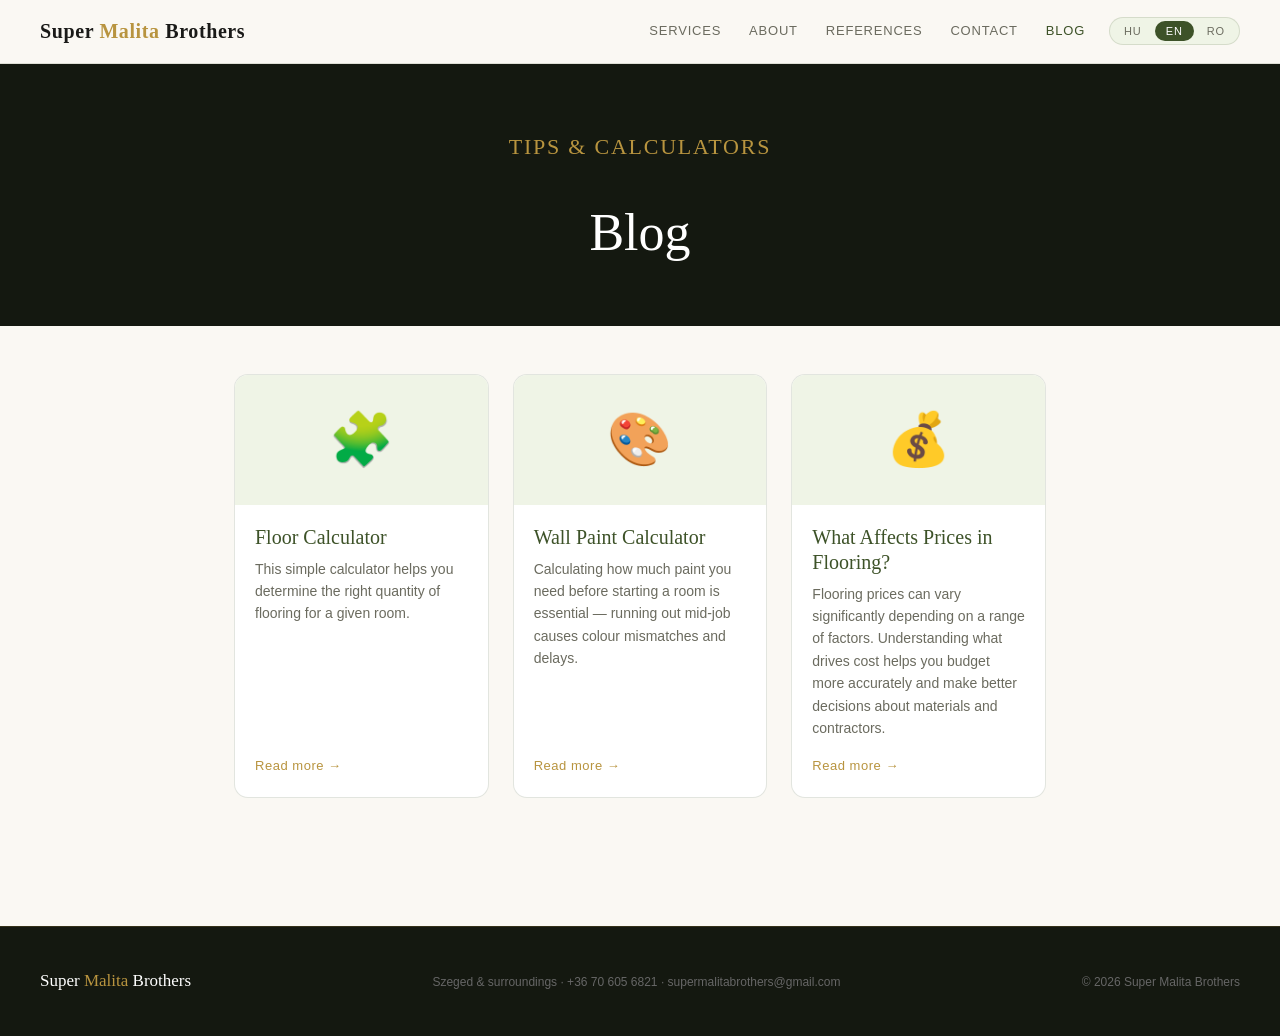
==== commit adbcb35f: "u" ====
--- a/blog.html
+++ b/blog.html
@@ -11,8 +11,10 @@
   <link rel="canonical" href="https://supermalitabrothers.com/blog.html" />
   <link rel="stylesheet" href="css/style.css" />
   <link rel="stylesheet" href="css/blog.css" />
+  <script defer src="https://analytics.umami.is/script.js" data-website-id="YOUR_UMAMI_ID"></script>
 </head>
 <body>
+<a href="#main-content" class="skip-link">Skip to main content</a>
 
 <!-- NAV -->
 <nav class="nav">
@@ -40,7 +42,7 @@
 </div>
 
 <!-- BLOG POSTS CONTAINER -->
-<div class="blog-container" id="blog-posts"></div>
+<div class="blog-index" id="blog-index"></div>
 
 <!-- FOOTER -->
 <footer>
@@ -51,5 +53,28 @@
 
 <script src="js/translations.js"></script>
 <script src="js/blog.js"></script>
+<script>
+// Blog index: show cards linking to subpages
+const _blogIndexOrig = window.renderBlog;
+window.renderBlog = function(t) {
+  document.querySelectorAll('[data-nav]').forEach(el => el.textContent = t.nav[el.dataset.nav] || '');
+  document.querySelector('.blog-eyebrow').textContent = t.blog.eyebrow;
+  document.querySelector('.blog-hero-title').textContent = t.blog.title;
+  const slugs = ['burkolas-szeged','szobafesto-szeged','burkolasarak-szeged'];
+  const icons = ['🧩','🎨','💰'];
+  const readMore = currentLang === 'hu' ? 'Tovább olvasom' : currentLang === 'ro' ? 'Citește mai mult' : 'Read more';
+  const idx = document.getElementById('blog-index');
+  if (!idx) return;
+  idx.innerHTML = t.blog.posts.map((p, i) => `
+    <a href="blog/${slugs[i]}.html" class="blog-card">
+      <div class="blog-card-img">${icons[i]}</div>
+      <div class="blog-card-body">
+        <h2 class="blog-card-title">${p.title}</h2>
+        <p class="blog-card-intro">${p.intro}</p>
+        <span class="blog-card-cta">${readMore} &rarr;</span>
+      </div>
+    </a>`).join('');
+};
+</script>
 </body>
 </html>
--- a/css/style.css
+++ b/css/style.css
@@ -1,3 +1,4 @@
+.skip-link{position:absolute;top:-40px;left:0;background:var(--olive);color:#fff;padding:8px 16px;border-radius:0 0 var(--radius) 0;z-index:9999;font-size:14px;text-decoration:none;transition:top 0.2s;}.skip-link:focus{top:0;}
 /* ─────────────────────────────────────────────
    SUPER MALITA BROTHERS — STYLESHEET
    Structured top to bottom matching page layout.
@@ -22,6 +23,7 @@
   --olive-pale:  #EFF4E6;
   --olive-mist:  #F7F9F3;
   --gold:        #B8943F;
+  --gold-accessible: #7A5A18; /* WCAG AA on white bg */
   --gold-light:  #D4AE6A;
   --gold-pale:   #F5EDD8;
   --dark:        #141810;
@@ -246,7 +248,7 @@
   border-radius: var(--radius);
   transition: transform 0.2s, box-shadow 0.2s;
 }
-.ref-tile:hover { transform: scale(1.02); box-shadow: 0 4px 16px rgba(61,82,40,0.2); }
+.ref-tile:hover { box-shadow: 0 4px 16px rgba(61,82,40,0.15); }
 
 /* ─────────────────────────────────────────────
    CHECK THIS OUT
@@ -595,3 +597,29 @@
   box-shadow: 0 12px 48px rgba(0,0,0,0.6);
   object-fit: contain;
 }
+
+/* ── 17: FLIP TOGGLE — click to flip, click again to flip back ── */
+.flip-card { cursor: pointer; }
+.flip-card.flipped .flip-inner { transform: rotateY(180deg); }
+/* On touch/mobile devices disable hover, use only click */
+@media (hover: none) {
+  .flip-card:hover .flip-inner { transform: none; }
+}
+
+/* ── 16: PRIVACY TERMS ── */
+.proc-terms {
+  font-size: 12px;
+  color: var(--text-muted);
+  margin-top: 0.75rem;
+  line-height: 1.5;
+}
+.proc-terms a { color: var(--olive); text-decoration: underline; }
+.proc-terms a:hover { color: var(--olive-mid); }
+
+/* ── 23: CONTRAST FIX — darker gold on light backgrounds (WCAG AA) ── */
+.services-section .section-eyebrow,
+.references-section .section-eyebrow,
+.contact-section .section-eyebrow,
+.contact-eyebrow-line1,
+.contact-eyebrow-line2,
+section[style*="background:#fff"] .section-eyebrow { color: var(--gold-accessible); }
--- a/css/blog.css
+++ b/css/blog.css
@@ -183,3 +183,41 @@
   .blog-container { padding: 2rem 1.25rem 4rem; }
   .calc-box { padding: 1.25rem; }
 }
+
+
+/* ── 22: BLOG INDEX CARDS ── */
+.blog-index {
+  max-width: 860px;
+  margin: 3rem auto;
+  padding: 0 1.5rem 5rem;
+  display: grid;
+  grid-template-columns: repeat(auto-fit, minmax(240px, 1fr));
+  gap: 1.5rem;
+}
+.blog-card {
+  display: flex;
+  flex-direction: column;
+  background: #fff;
+  border: 0.5px solid var(--border);
+  border-radius: var(--radius-lg);
+  overflow: hidden;
+  text-decoration: none;
+  color: var(--text);
+  transition: transform 0.2s, box-shadow 0.2s;
+}
+.blog-card:hover { transform: translateY(-3px); box-shadow: 0 6px 24px rgba(61,82,40,0.12); }
+.blog-card-img {
+  height: 130px;
+  background: var(--olive-pale);
+  display: flex;
+  align-items: center;
+  justify-content: center;
+  font-size: 52px;
+}
+.blog-card-body { padding: 1.25rem; display: flex; flex-direction: column; flex: 1; }
+.blog-card-title { font-family: var(--serif); font-size: 20px; font-weight: 400; color: var(--olive); margin-bottom: 0.5rem; line-height: 1.25; }
+.blog-card-intro { font-size: 14px; color: var(--text-muted); line-height: 1.6; flex: 1; margin-bottom: 1rem; }
+.blog-card-cta { font-size: 13px; color: var(--gold); font-weight: 500; letter-spacing: 0.04em; }
+@media (max-width: 720px) {
+  .blog-index { grid-template-columns: 1fr; }
+}
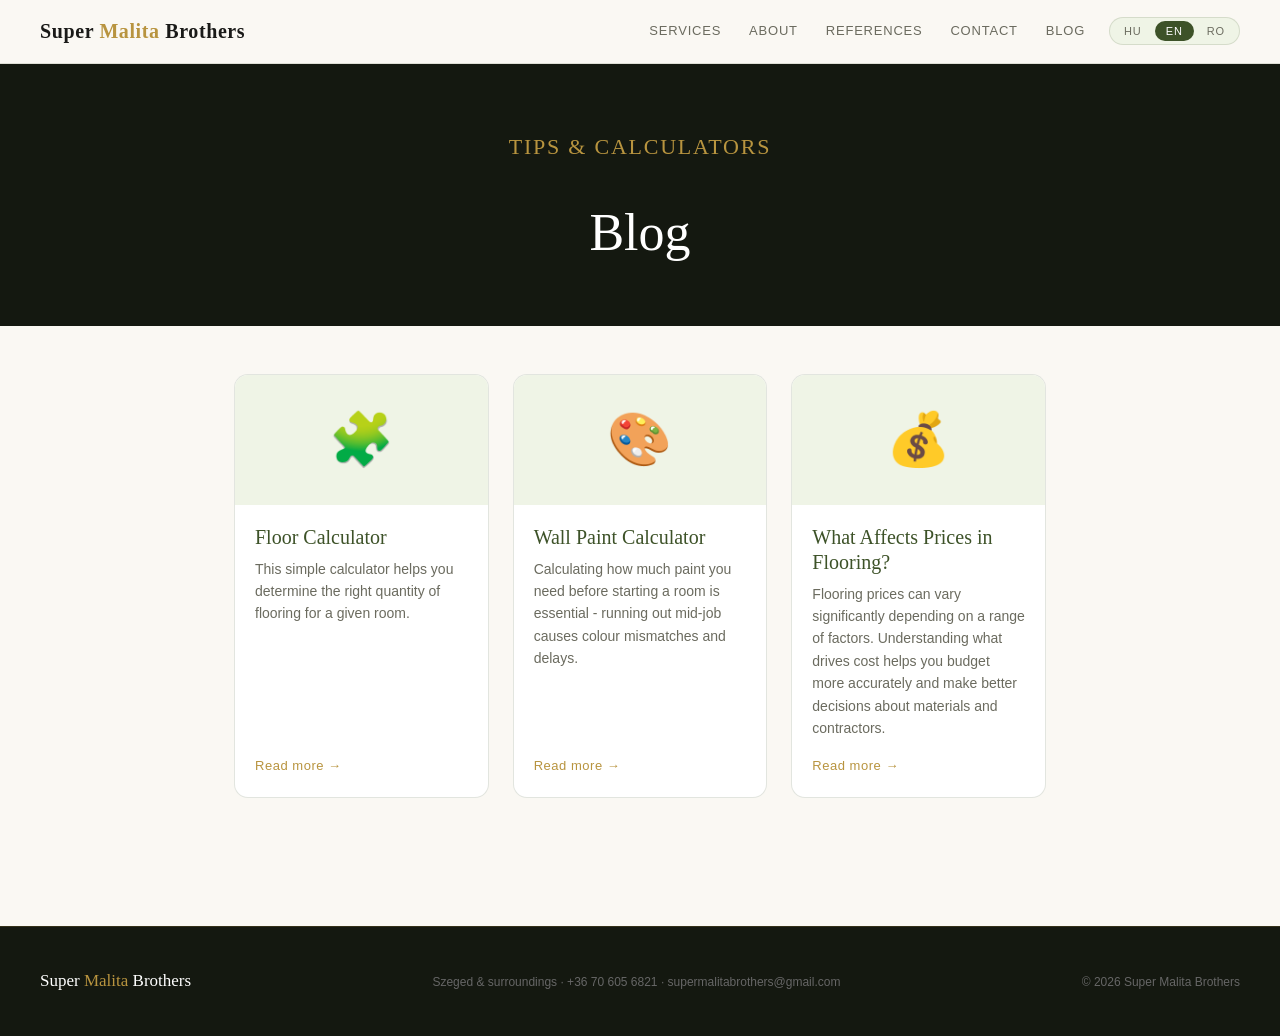
==== commit 211ab386: "u" ====
--- a/blog.html
+++ b/blog.html
@@ -2,16 +2,20 @@
 <html lang="en">
 <head>
   <meta charset="UTF-8" />
+  <link rel="preconnect" href="https://fonts.googleapis.com">
+  <link rel="preconnect" href="https://fonts.gstatic.com" crossorigin>
+  <link rel="icon" type="image/svg+xml" href="[data-uri]" />
+  <link rel="icon" type="image/x-icon" href="favicon.ico" />
   <meta name="viewport" content="width=device-width, initial-scale=1.0" />
-  <title>Blog — Super Malita Brothers</title>
-  <meta name="description" content="Tips, calculators and guides from Super Malita Brothers — floor calculator, paint calculator, flooring price guide." />
-  <meta property="og:title" content="Blog — Super Malita Brothers" />
+  <title>Blog - Super Malita Brothers</title>
+  <meta name="description" content="Tips, calculators and guides from Super Malita Brothers - floor calculator, paint calculator, flooring price guide." />
+  <meta property="og:title" content="Blog - Super Malita Brothers" />
   <meta property="og:description" content="Useful calculators and tips for your renovation project." />
   <meta property="og:url" content="https://supermalitabrothers.com/blog.html" />
   <link rel="canonical" href="https://supermalitabrothers.com/blog.html" />
   <link rel="stylesheet" href="css/style.css" />
   <link rel="stylesheet" href="css/blog.css" />
-  <script defer src="https://analytics.umami.is/script.js" data-website-id="YOUR_UMAMI_ID"></script>
+  <!-- <script defer src="https://analytics.umami.is/script.js" data-website-id="YOUR_UMAMI_ID"></script> -->
 </head>
 <body>
 <a href="#main-content" class="skip-link">Skip to main content</a>
@@ -20,12 +24,12 @@
 <nav class="nav">
   <div class="logo"><a href="index.html" style="text-decoration:none;color:inherit;">Super <span>Malita</span> Brothers</a></div>
   <div class="nav-right">
-    <div class="nav-links">
+        <div class="nav-links">
       <a href="index.html#services" data-nav="services"></a>
       <a href="index.html#about" data-nav="about"></a>
       <a href="index.html#references" data-nav="references"></a>
-      <a href="index.html#contact" data-nav="contact"></a>
-      <a href="blog.html" data-nav="blog" style="color:var(--olive);font-weight:500;"></a>
+      <a href="contact.html" data-nav="contact"></a>
+      <a href="blog.html" data-nav="blog"></a>
     </div>
     <div class="lang-switcher">
       <button class="lang-btn" data-lang="hu" onclick="setLang('hu')">HU</button>
--- a/css/style.css
+++ b/css/style.css
@@ -1,6 +1,6 @@
 .skip-link{position:absolute;top:-40px;left:0;background:var(--olive);color:#fff;padding:8px 16px;border-radius:0 0 var(--radius) 0;z-index:9999;font-size:14px;text-decoration:none;transition:top 0.2s;}.skip-link:focus{top:0;}
 /* ─────────────────────────────────────────────
-   SUPER MALITA BROTHERS — STYLESHEET
+   SUPER MALITA BROTHERS - STYLESHEET
    Structured top to bottom matching page layout.
    Fonts: Cormorant Garamond (serif headings),
           Jost (sans body text).
@@ -143,7 +143,7 @@
 .section-title { font-family: var(--serif); font-size: clamp(26px, 3.5vw, 40px); font-weight: 400; line-height: 1.2; margin-bottom: 1.5rem; }
 
 /* ─────────────────────────────────────────────
-   BEST AT — "OUR CRAFT"
+   BEST AT - "OUR CRAFT"
    Dark background grid of 4 specialty cards.
    Gold underline on each card.
 ───────────────────────────────────────────── */
@@ -158,7 +158,7 @@
 .tolerance-badge { display: inline-block; margin-top: 0.75rem; background: rgba(184,148,63,0.15); border: 0.5px solid rgba(184,148,63,0.4); color: var(--gold-light); font-size: 11px; padding: 3px 10px; border-radius: 10px; letter-spacing: 0.06em; }
 
 /* ─────────────────────────────────────────────
-   SERVICES — "WHAT WE DO"
+   SERVICES - "WHAT WE DO"
    3-column grid of flip cards. Front shows
    icon + text; hover reveals a photo on back.
 ───────────────────────────────────────────── */
@@ -213,7 +213,7 @@
 .service-card p { font-size: 15px; color: var(--text-muted); line-height: 1.6; }
 
 /* ─────────────────────────────────────────────
-   ABOUT — "WHO WE ARE"
+   ABOUT - "WHO WE ARE"
    Two-column layout: bio text on left,
    brother profile cards on right.
 ───────────────────────────────────────────── */
@@ -231,7 +231,7 @@
 /* ─────────────────────────────────────────────
    REFERENCES
    Auto-fill square photo grid. Images are
-   loaded from images/ref*.jpg — missing
+   loaded from images/ref*.jpg - missing
    ones are hidden via JS.
 ───────────────────────────────────────────── */
 .references-section { background: var(--olive-mist); }
@@ -263,36 +263,14 @@
   grid-template-columns: repeat(3, 1fr);
   gap: 16px;
 }
-.flip-card { perspective: 900px; cursor: pointer; }
-.flip-inner {
-  position: relative;
-  width: 100%;
-  padding-bottom: 75%;
-  transform-style: preserve-3d;
-  transition: transform 0.6s cubic-bezier(0.4,0.2,0.2,1);
-}
-.flip-card:hover .flip-inner { transform: rotateY(180deg); }
-.flip-front,
-.flip-back {
-  position: absolute; inset: 0;
-  background-size: cover;
-  background-position: center;
-  background-color: var(--olive);
-  border-radius: var(--radius-lg);
-  backface-visibility: hidden;
-  -webkit-backface-visibility: hidden;
-}
-.flip-back { transform: rotateY(180deg); background-color: var(--olive-mid); }
-.flip-front::after,
-.flip-back::after {
-  position: absolute;
-  top: 10px; left: 10px;
-  font-size: 10px; letter-spacing: 0.1em; text-transform: uppercase;
-  background: rgba(20,24,16,0.6); color: var(--gold-light);
-  padding: 3px 8px; border-radius: 4px;
-}
-.flip-front::after { content: 'render'; }
-.flip-back::after { content: 'real'; }
+
+
+
+
+
+
+
+
 
 /* ─────────────────────────────────────────────
    CONTACT
@@ -377,7 +355,7 @@
 .sticker-close:hover { color: #fff; }
 
 /* ─────────────────────────────────────────────
-   RESPONSIVE — mobile breakpoint ≤ 720px
+   RESPONSIVE - mobile breakpoint ≤ 720px
    Stacks grids, hides nav links, shrinks
    padding. Stats stay single-row on mobile.
 ───────────────────────────────────────────── */
@@ -489,7 +467,7 @@
 }
 
 /* ─────────────────────────────────────────────
-   OUTLINE BUTTON — used for How We Operate link
+   OUTLINE BUTTON - used for How We Operate link
    in the contact section.
 ───────────────────────────────────────────── */
 .btn-outline-olive {
@@ -510,7 +488,7 @@
 .btn-outline-olive:hover { background: var(--olive); color: #fff; }
 
 
-/* ── CONTACT SIMPLE GRID (index.html) — info + map side by side ── */
+/* ── CONTACT SIMPLE GRID (index.html) - info + map side by side ── */
 .contact-simple-grid {
   display: grid;
   grid-template-columns: 1fr 1.2fr;
@@ -561,7 +539,7 @@
   .contact-cta-row { flex-direction: column; }
 }
 
-/* ── 13: IMAGE ZOOM — hover scales, click opens lightbox ── */
+/* ── 13: IMAGE ZOOM - hover scales, click opens lightbox ── */
 .ref-tile {
   cursor: zoom-in;
   transition: transform 0.25s ease, box-shadow 0.25s ease;
@@ -598,12 +576,12 @@
   object-fit: contain;
 }
 
-/* ── 17: FLIP TOGGLE — click to flip, click again to flip back ── */
-.flip-card { cursor: pointer; }
-.flip-card.flipped .flip-inner { transform: rotateY(180deg); }
+
+
+
 /* On touch/mobile devices disable hover, use only click */
 @media (hover: none) {
-  .flip-card:hover .flip-inner { transform: none; }
+  
 }
 
 /* ── 16: PRIVACY TERMS ── */
@@ -616,10 +594,57 @@
 .proc-terms a { color: var(--olive); text-decoration: underline; }
 .proc-terms a:hover { color: var(--olive-mid); }
 
-/* ── 23: CONTRAST FIX — darker gold on light backgrounds (WCAG AA) ── */
+/* ── 23: CONTRAST FIX - darker gold on light backgrounds (WCAG AA) ── */
 .services-section .section-eyebrow,
 .references-section .section-eyebrow,
 .contact-section .section-eyebrow,
 .contact-eyebrow-line1,
 .contact-eyebrow-line2,
 section[style*="background:#fff"] .section-eyebrow { color: var(--gold-accessible); }
+
+/* ── CHECK THIS OUT - side-by-side render/real pairs ── */
+.check-grid {
+  display: flex;
+  flex-direction: column;
+  gap: 2rem;
+  margin-top: 1.5rem;
+}
+.check-pair {
+  display: grid;
+  grid-template-columns: 1fr 1fr;
+  gap: 12px;
+}
+.check-img {
+  position: relative;
+  aspect-ratio: 4/3;
+  background-size: cover;
+  background-position: center;
+  background-color: var(--olive);
+  border-radius: var(--radius-lg);
+  cursor: zoom-in;
+  overflow: hidden;
+  transition: transform 0.2s;
+}
+.check-img:hover { transform: scale(1.02); }
+.check-label {
+  position: absolute;
+  top: 10px;
+  left: 10px;
+  font-size: 10px;
+  letter-spacing: 0.1em;
+  text-transform: uppercase;
+  padding: 3px 8px;
+  border-radius: 4px;
+  font-family: var(--sans);
+  font-weight: 400;
+}
+.check-label-render { background: rgba(20,24,16,0.65); color: var(--gold-light); }
+.check-label-real   { background: rgba(61,82,40,0.75); color: #fff; }
+@media (max-width: 720px) {
+  .check-pair { grid-template-columns: 1fr; }
+}
+
+/* ── ref-tile and work-grid: zoom cursor ── */
+.ref-tile { cursor: zoom-in; }
+
+#img-lightbox.active { display: flex !important; }
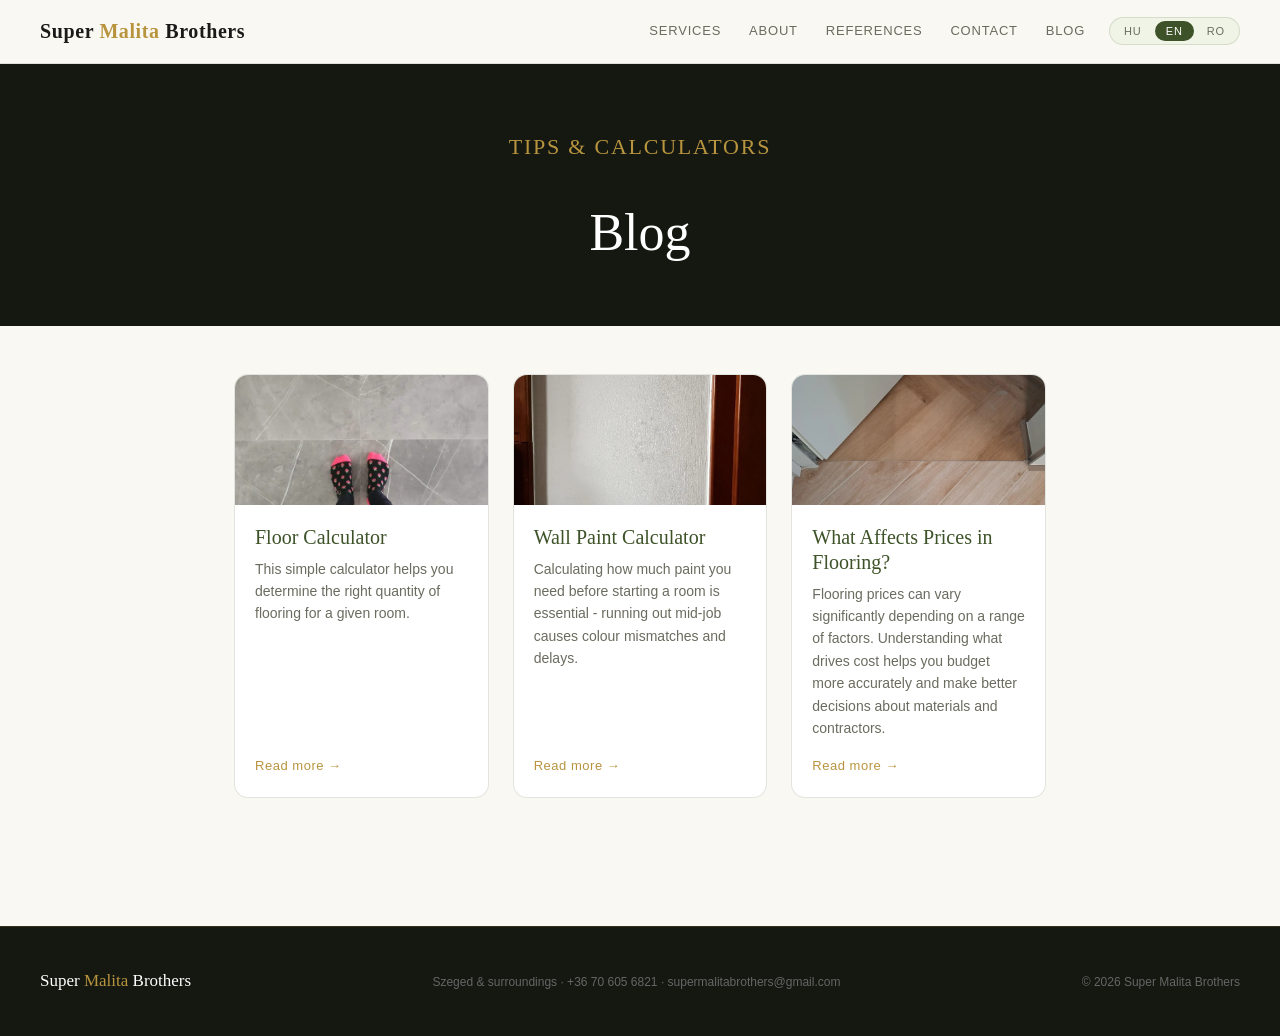
==== commit 0f593af3: "u" ====
--- a/blog.html
+++ b/blog.html
@@ -5,7 +5,6 @@
   <link rel="preconnect" href="https://fonts.googleapis.com">
   <link rel="preconnect" href="https://fonts.gstatic.com" crossorigin>
   <link rel="icon" type="image/svg+xml" href="[data-uri]" />
-  <link rel="icon" type="image/x-icon" href="favicon.ico" />
   <meta name="viewport" content="width=device-width, initial-scale=1.0" />
   <title>Blog - Super Malita Brothers</title>
   <meta name="description" content="Tips, calculators and guides from Super Malita Brothers - floor calculator, paint calculator, flooring price guide." />
@@ -15,7 +14,6 @@
   <link rel="canonical" href="https://supermalitabrothers.com/blog.html" />
   <link rel="stylesheet" href="css/style.css" />
   <link rel="stylesheet" href="css/blog.css" />
-  <!-- <script defer src="https://analytics.umami.is/script.js" data-website-id="YOUR_UMAMI_ID"></script> -->
 </head>
 <body>
 <a href="#main-content" class="skip-link">Skip to main content</a>
@@ -58,20 +56,17 @@
 <script src="js/translations.js"></script>
 <script src="js/blog.js"></script>
 <script>
-// Blog index: show cards linking to subpages
-const _blogIndexOrig = window.renderBlog;
 window.renderBlog = function(t) {
   document.querySelectorAll('[data-nav]').forEach(el => el.textContent = t.nav[el.dataset.nav] || '');
   document.querySelector('.blog-eyebrow').textContent = t.blog.eyebrow;
   document.querySelector('.blog-hero-title').textContent = t.blog.title;
   const slugs = ['burkolas-szeged','szobafesto-szeged','burkolasarak-szeged'];
-  const icons = ['🧩','🎨','💰'];
   const readMore = currentLang === 'hu' ? 'Tovább olvasom' : currentLang === 'ro' ? 'Citește mai mult' : 'Read more';
   const idx = document.getElementById('blog-index');
   if (!idx) return;
   idx.innerHTML = t.blog.posts.map((p, i) => `
     <a href="blog/${slugs[i]}.html" class="blog-card">
-      <div class="blog-card-img">${icons[i]}</div>
+      <div class="blog-card-img"><img src="images/blog-${i+1}.webp" alt="" style="width:100%;height:100%;object-fit:cover;display:block;" /></div>
       <div class="blog-card-body">
         <h2 class="blog-card-title">${p.title}</h2>
         <p class="blog-card-intro">${p.intro}</p>
--- a/css/blog.css
+++ b/css/blog.css
@@ -209,10 +209,7 @@
 .blog-card-img {
   height: 130px;
   background: var(--olive-pale);
-  display: flex;
-  align-items: center;
-  justify-content: center;
-  font-size: 52px;
+  overflow: hidden;
 }
 .blog-card-body { padding: 1.25rem; display: flex; flex-direction: column; flex: 1; }
 .blog-card-title { font-family: var(--serif); font-size: 20px; font-weight: 400; color: var(--olive); margin-bottom: 0.5rem; line-height: 1.25; }
